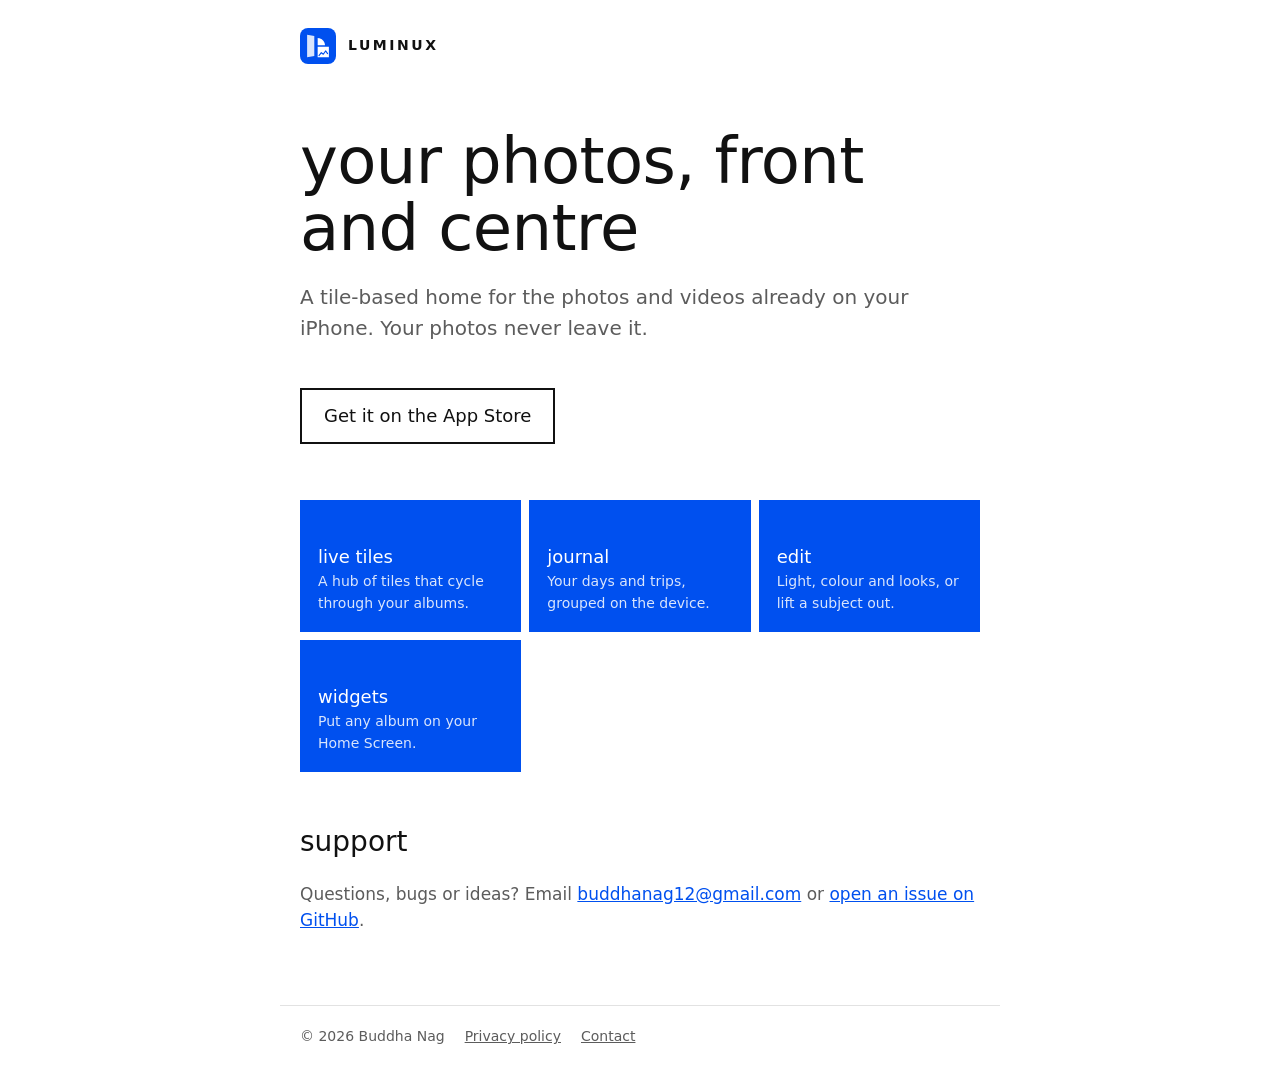
==== index.html @ bb77bc3a "Luminux site: home, privacy policy and app-ads.txt" ====
<!doctype html>
<html lang="en">
<head>
  <meta charset="utf-8">
  <meta name="viewport" content="width=device-width, initial-scale=1">
  <title>Luminux</title>
  <meta name="description" content="Luminux is a tile-based photo gallery for the photos and videos already on your iPhone. Your photos never leave it.">
  <link rel="icon" href="icon.svg" type="image/svg+xml">
  <link rel="apple-touch-icon" href="apple-touch-icon.png">
  <link rel="stylesheet" href="style.css">
</head>
<body>
  <header>
    <a href="./"><img src="icon.svg" alt=""><span>Luminux</span></a>
  </header>

  <main>
    <h1>your photos, front and centre</h1>
    <p class="lead">A tile-based home for the photos and videos already on your iPhone. Your photos never leave it.</p>
    <a class="store" href="https://apps.apple.com/app/id6824958404">Get it on the App Store</a>

    <ul class="tiles">
      <li><strong>live tiles</strong><span>A hub of tiles that cycle through your albums.</span></li>
      <li><strong>journal</strong><span>Your days and trips, grouped on the device.</span></li>
      <li><strong>edit</strong><span>Light, colour and looks, or lift a subject out.</span></li>
      <li><strong>widgets</strong><span>Put any album on your Home Screen.</span></li>
    </ul>

    <h2>support</h2>
    <p>Questions, bugs or ideas? Email <a href="mailto:buddhanag12@gmail.com">buddhanag12@gmail.com</a> or <a href="https://github.com/BuddhaNag12/luminux/issues">open an issue on GitHub</a>.</p>
  </main>

  <footer>
    <span>© 2026 Buddha Nag</span>
    <a href="privacy/">Privacy policy</a>
    <a href="mailto:buddhanag12@gmail.com">Contact</a>
  </footer>
</body>
</html>
---- style.css ----
:root {
  --bg: #ffffff;
  --fg: #111111;
  --muted: #5c5c5c;
  --accent: #0050ef;
  --line: #e2e2e2;
}
@media (prefers-color-scheme: dark) {
  :root {
    --bg: #000000;
    --fg: #ffffff;
    --muted: #a6a6a6;
    --accent: #3d7bff;
    --line: #262626;
  }
}

* { box-sizing: border-box; }

body {
  margin: 0;
  background: var(--bg);
  color: var(--fg);
  font: 17px/1.55 -apple-system, BlinkMacSystemFont, "Segoe UI", system-ui, sans-serif;
  -webkit-font-smoothing: antialiased;
}

main, header, footer {
  max-width: 720px;
  margin: 0 auto;
  padding: 0 20px;
}

header {
  display: flex;
  align-items: center;
  gap: 12px;
  padding-top: 28px;
}
header a { color: inherit; text-decoration: none; display: flex; align-items: center; gap: 12px; }
header img { width: 36px; height: 36px; border-radius: 8px; }
header span { font-weight: 600; letter-spacing: 0.18em; font-size: 14px; text-transform: uppercase; }

h1 {
  font-weight: 300;
  font-size: clamp(40px, 9vw, 64px);
  line-height: 1.05;
  letter-spacing: -0.01em;
  margin: 64px 0 16px;
  text-transform: lowercase;
}
h2 {
  font-weight: 300;
  font-size: 28px;
  margin: 48px 0 8px;
  text-transform: lowercase;
}
p, li { color: var(--muted); }
strong { color: var(--fg); font-weight: 600; }
a { color: var(--accent); }

.lead { font-size: 20px; max-width: 32em; }

.store {
  display: inline-block;
  margin: 24px 0 8px;
  padding: 12px 22px;
  border: 2px solid var(--fg);
  color: var(--fg);
  text-decoration: none;
  font-size: 18px;
}
.store:hover { background: var(--fg); color: var(--bg); }

.tiles {
  display: grid;
  grid-template-columns: repeat(auto-fit, minmax(200px, 1fr));
  gap: 8px;
  margin: 48px 0 0;
  padding: 0;
  list-style: none;
}
.tiles li {
  background: #0050ef; /* brand blue in both themes: white text stays readable */
  color: #ffffff;
  padding: 18px;
  min-height: 132px;
  display: flex;
  flex-direction: column;
  justify-content: flex-end;
}
.tiles strong { color: #ffffff; font-size: 18px; font-weight: 400; text-transform: lowercase; }
.tiles span { font-size: 14px; opacity: 0.85; }

footer {
  margin-top: 72px;
  padding-top: 20px;
  padding-bottom: 40px;
  border-top: 1px solid var(--line);
  font-size: 14px;
  color: var(--muted);
  display: flex;
  flex-wrap: wrap;
  gap: 8px 20px;
}
footer a { color: var(--muted); }
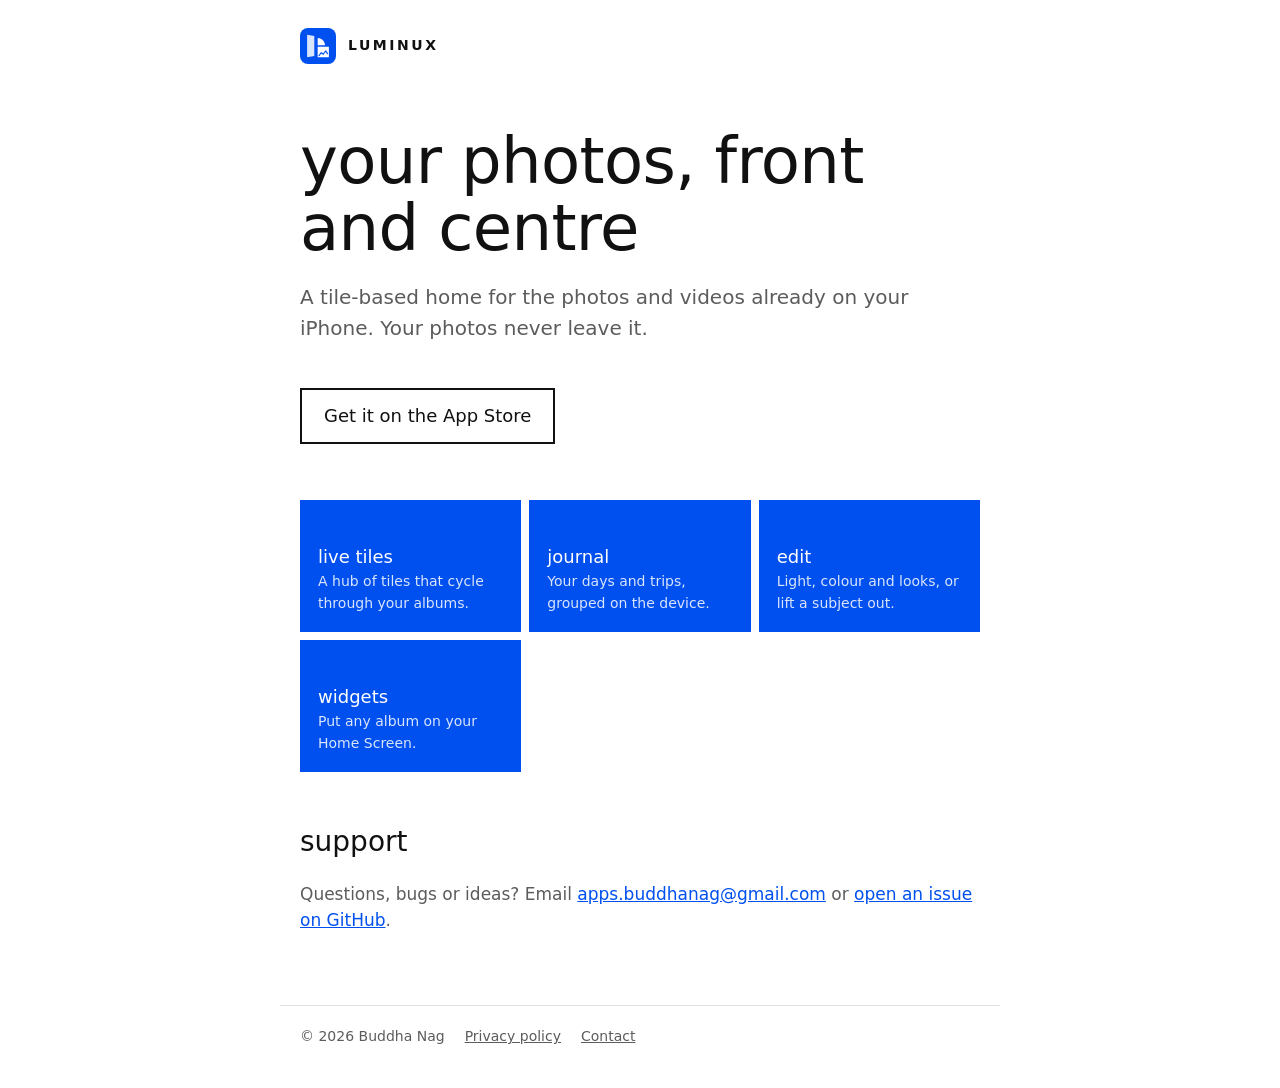
==== commit f651fada: "Contact: apps.buddhanag@gmail.com" ====
--- a/index.html
+++ b/index.html
@@ -27,13 +27,13 @@
     </ul>
 
     <h2>support</h2>
-    <p>Questions, bugs or ideas? Email <a href="mailto:buddhanag12@gmail.com">buddhanag12@gmail.com</a> or <a href="https://github.com/BuddhaNag12/luminux/issues">open an issue on GitHub</a>.</p>
+    <p>Questions, bugs or ideas? Email <a href="mailto:apps.buddhanag@gmail.com">apps.buddhanag@gmail.com</a> or <a href="https://github.com/BuddhaNag12/luminux/issues">open an issue on GitHub</a>.</p>
   </main>
 
   <footer>
     <span>© 2026 Buddha Nag</span>
     <a href="privacy/">Privacy policy</a>
-    <a href="mailto:buddhanag12@gmail.com">Contact</a>
+    <a href="mailto:apps.buddhanag@gmail.com">Contact</a>
   </footer>
 </body>
 </html>
